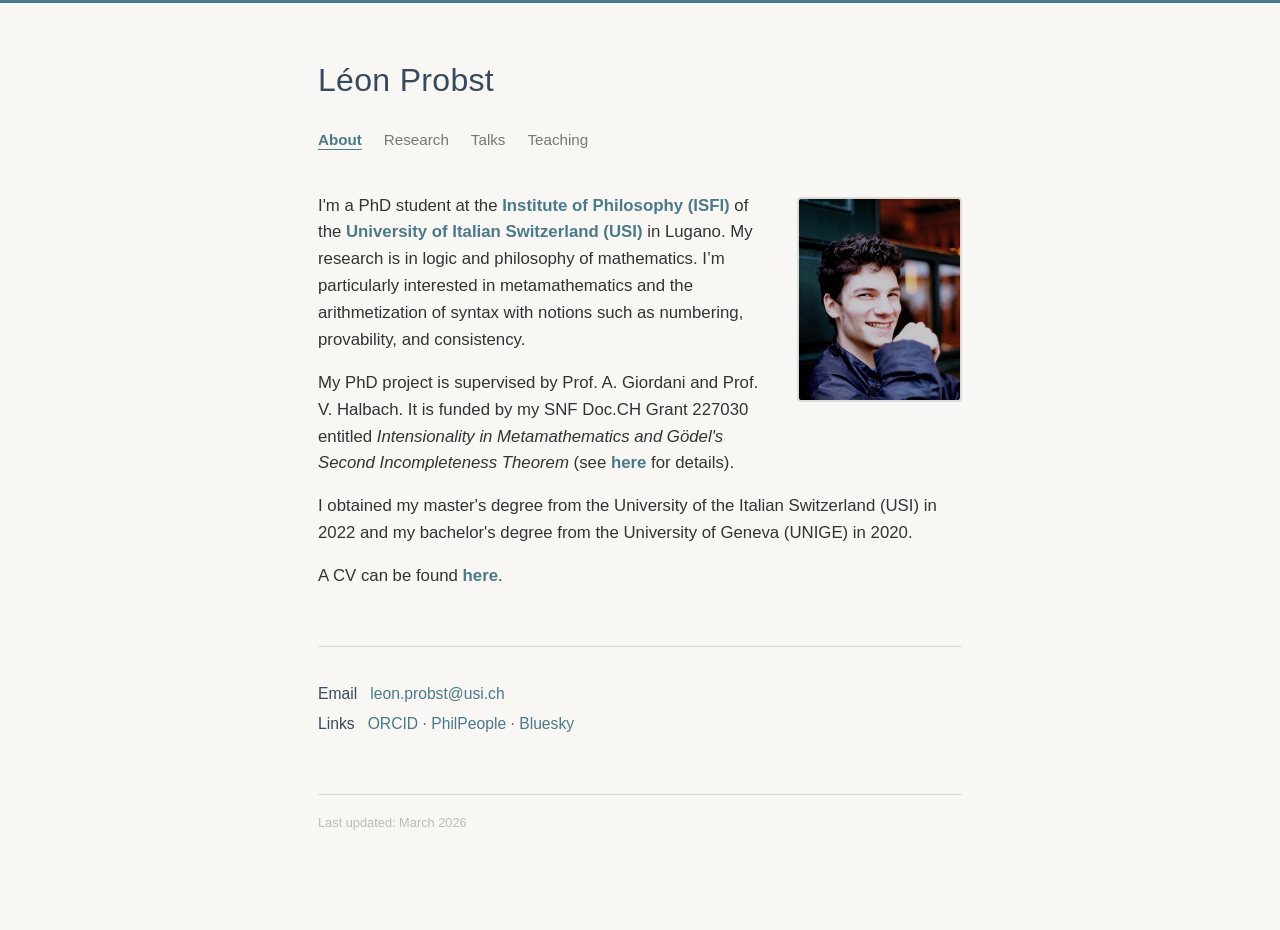
==== index.html @ 3675b5cd "Update index.html" ====
<!DOCTYPE html>
<html lang="en">
<head>
  <meta charset="UTF-8" />
  <meta name="viewport" content="width=device-width, initial-scale=1.0"/>
  <meta name="google-site-verification" content="Pf6h3F8M61MIAGdnJZ7wAVTYUr7Hsyo6nGupYlNO9i8" />
  
<title>Léon Probst</title>
<meta name="description" content="Léon Probst is a PhD student at University of Italian Switzerland. Research in Logic and Philosophy of Mathematics."/> 
<meta name="keywords" content="Léon Probst, University of Italian Switzerland, Logic, Philosophy of Mathematics, Arithmetization, Metamathematics, Gödel incompleteness theorems, Numbering, academic, researcher"/> 
<meta name="author" content="Léon Probst"/> 
<meta name="robots" content="index, follow"/> 
<link rel="canonical" href="https://leon-probst.github.io/"/>

<meta property="og:type" content="profile"/> 
<meta property="og:title" content="Léon Probst – PhD Student"/> 
<meta property="og:description" content="Logic and philosophy of mathematics PhD student at USI. Working on metamathematics, arithmetization, and incompleteness."/> 
<meta property="og:url" content="https://leon-probst.github.io/"/> 
<meta property="og:image" content="https://leon-probst.github.io/photo.jpg"/> 
<meta property="og:locale" content="en_GB"/>

  <!-- Shared styles -->
  <link href="https://fonts.googleapis.com/css2?family=Jost:wght@300;400&display=swap" rel="stylesheet"/>
  <link rel="icon" type="image/svg+xml" href="data:image/svg+xml,%3Csvg xmlns='http://www.w3.org/2000/svg' viewBox='0 0 64 64'%3E%3Crect width='64' height='64' rx='6' fill='%23f9f7f4'/%3E%3Ctext x='50%25' y='50%25' dominant-baseline='central' text-anchor='middle' font-family='Helvetica%2C sans-serif' font-size='32' font-weight='400' fill='%23354a5e' letter-spacing='1'%3ELP%3C/text%3E%3C/svg%3E"/>
  <link rel="stylesheet" href="style.css"/>

  <style>
    /* ── Page-specific: index ──────────────────────── */

    .profile-photo {
      float: right;
      width: 165px;
      height: auto;
      object-fit: cover;
      object-position: top;
      margin: 4px 0 24px 32px;
      border-radius: 4px;
      border: 2px solid #dedad4;
    }

    .photo-placeholder {
      float: right;
      width: 165px;
      height: 200px;
      margin: 4px 0 24px 32px;
      background: #eae7e1;
      display: flex;
      align-items: center;
      justify-content: center;
      color: #999;
      font-size: 12px;
      text-align: center;
      border-radius: 4px;
    }

    .bio { margin-bottom: 40px; }
    .bio::after { content: ''; display: table; clear: both; }
    .bio p { font-size: 1.05rem; margin-bottom: 16px; }
    .bio a { color: #4a7a8a; text-decoration: none; font-weight: bold; }
    .bio a:hover { color: #2d5a68; text-decoration: underline; }

    .contact { font-size: 0.98rem; color: #666; line-height: 1.9; }
    .contact strong { color: #354a5e; font-weight: normal; }
    .contact a { color: #4a7a8a; text-decoration: none; }
    .contact a:hover { color: #2d5a68; text-decoration: underline; }

    @media (max-width: 600px) {
      .profile-photo, .photo-placeholder {
        float: none;
        display: block;
        width: 140px;
        height: auto;
        margin: 0 0 20px 0;
      }
      .photo-placeholder { height: 170px; }
      .bio p { font-size: 1rem; }
    }
  </style>
</head>
<body>
<div class="page">

  <h1>Léon Probst</h1>

  <nav>
    <a href="index.html" class="active">About</a>
    <a href="research.html">Research</a>
    <a href="talks.html">Talks</a>
    <a href="teaching.html">Teaching</a>
  </nav>

  <section class="bio">
    <img src="photo.jpg" alt="Léon Probst" class="profile-photo"/>

    <p>
      I'm a PhD student at the <a href="https://www.ftl.usi.ch/en/node/13517">Institute of Philosophy (ISFI)</a> of the <a href="https://www.usi.ch/en">University of Italian Switzerland (USI)</a> in Lugano. My research is in logic and philosophy of mathematics. I’m particularly interested in metamathematics and the arithmetization of syntax with notions such as numbering, provability, and consistency.
    </p>
    <p>
      My PhD project is supervised by Prof. A. Giordani and Prof. V. Halbach. It is funded by my SNF Doc.CH Grant 227030 entitled <em>Intensionality in Metamathematics and Gödel's Second Incompleteness Theorem</em> (see <a href="https://data.snf.ch/grants/grant/227030">here</a> for details).
    </p>
    <p>
      I obtained my master's degree from the University of the Italian Switzerland (USI) in 2022 and my bachelor's degree from the University of Geneva (UNIGE) in 2020.
    </p>
    <p>
      A CV can be found <a href="CV_probst.pdf">here</a>.
    </p>
  </section>

  <hr/>

  <div class="contact">
    <p><strong>Email</strong> &nbsp; <a href="mailto:leon.probst@usi.ch">leon.probst@usi.ch</a></p>
    <p>
      <strong>Links</strong> &nbsp;
      <a href="https://orcid.org/0009-0003-2729-4547">ORCID</a> ·
      <a href="https://philpeople.org/profiles/leon-probst">PhilPeople</a> ·
      <a href="https://bsky.app/profile/leonprobst.bsky.social">Bluesky</a>
    </p>
  </div>

  <footer>Last updated: March 2026</footer>

</div>
</body>
</html>
---- style.css ----
/*
  ══════════════════════════════════════════════════════
  style.css — shared styles for all pages
  ══════════════════════════════════════════════════════

  Colour palette (cream background):
    #354a5e  deep warm slate  — name, headings
    #4a7a8a  muted teal-blue  — links, accent bar, active nav
    #2d5a68  darker teal      — link hover
    #333     body text
    #777     muted / nav
    #dedad4  divider lines
    #f9f7f4  cream background
*/

/* ── Reset ─────────────────────────────────────────── */
*, *::before, *::after { box-sizing: border-box; margin: 0; padding: 0; }

/* ── Base ──────────────────────────────────────────── */
body {
  font-family: 'Jost', sans-serif;
  font-weight: 300;
  background-color: #f9f7f4;
  color: #333;
  line-height: 1.6;
  min-height: 100vh;
  border-top: 3px solid #4a7a8a;
}

/* ── Fade-in ───────────────────────────────────────── */
@keyframes fadein {
  from { opacity: 0; transform: translateY(5px); }
  to   { opacity: 1; transform: none; }
}

.page {
  max-width: 700px;
  margin: 0 auto;
  padding: 52px 28px 96px;
  animation: fadein 0.4s ease;
}

/* ── Name / page title ─────────────────────────────── */
h1 {
  font-size: 2rem;
  font-weight: normal;
  color: #354a5e;
  margin-bottom: 22px;
  letter-spacing: 0.01em;
}

/* ── Navigation ────────────────────────────────────── */
nav {
  display: flex;
  gap: 22px;
  margin-bottom: 40px;
}

nav a {
  font-size: 0.95rem;
  color: #777;
  text-decoration: none;
  transition: color 0.2s;
}

nav a:hover { color: #333; }

nav a.active {
  color: #4a7a8a;
  font-weight: bold;
  text-decoration: underline;
  text-underline-offset: 4px;
}

/* ── Section headings ──────────────────────────────── */
h2 {
  font-size: 1.3rem;
  font-weight: normal;
  color: #354a5e;
  margin: 40px 0 16px;
  padding-bottom: 6px;
  border-bottom: 1px solid #dedad4;
}




/* ── Horizontal rule ───────────────────────────────── */
hr {
  border: none;
  border-top: 1px solid #dedad4;
  margin: 32px 0;
}

/* ── Footer ────────────────────────────────────────── */
footer {
  margin-top: 56px;
  padding-top: 18px;
  border-top: 1px solid #dedad4;
  font-size: 0.8rem;
  color: #bbb;
}

/* ══════════════════════════════════════════════════════
   Responsive breakpoints
   480px  small phones (iPhone SE etc.)
   600px  large phones / small tablets
   768px  tablets
   ══════════════════════════════════════════════════════ */

@media (max-width: 768px) {
  .page { padding: 40px 24px 72px; }
}

@media (max-width: 600px) {
  h1  { font-size: 1.7rem; }
  nav { gap: 16px; flex-wrap: wrap; }
  nav a { font-size: 0.9rem; }
}

@media (max-width: 480px) {
  .page { padding: 28px 18px 60px; }
  h1    { font-size: 1.5rem; }
  nav   { gap: 12px; }
}
/*
  ══════════════════════════════════════════════════════
  style.css — shared styles for all pages
  ══════════════════════════════════════════════════════

  Colour palette (cream background):
    #354a5e  deep warm slate  — name, headings
    #4a7a8a  muted teal-blue  — links, accent bar, active nav
    #2d5a68  darker teal      — link hover
    #333     body text
    #777     muted / nav
    #dedad4  divider lines
    #f9f7f4  cream background
*/

/* ── Reset ─────────────────────────────────────────── */
*, *::before, *::after { box-sizing: border-box; margin: 0; padding: 0; }

/* ── Base ──────────────────────────────────────────── */
body {
  font-family: 'Helvetica Neue', Arial, sans-serif;
  background-color: #f9f7f4;
  color: #333;
  line-height: 1.6;
  min-height: 100vh;
  border-top: 3px solid #4a7a8a;
}

/* ── Fade-in ───────────────────────────────────────── */
@keyframes fadein {
  from { opacity: 0; transform: translateY(5px); }
  to   { opacity: 1; transform: none; }
}

.page {
  max-width: 700px;
  margin: 0 auto;
  padding: 52px 28px 96px;
  animation: fadein 0.4s ease;
}

/* ── Name / page title ─────────────────────────────── */
h1 {
  font-size: 2rem;
  font-weight: normal;
  color: #354a5e;
  margin-bottom: 22px;
  letter-spacing: 0.01em;
}

/* ── Navigation ────────────────────────────────────── */
nav {
  display: flex;
  gap: 22px;
  margin-bottom: 40px;
}

nav a {
  font-size: 0.95rem;
  color: #777;
  text-decoration: none;
  transition: color 0.2s;
}

nav a:hover { color: #333; }

nav a.active {
  color: #4a7a8a;
  font-weight: bold;
  text-decoration: underline;
  text-underline-offset: 4px;
}

/* ── Section headings ──────────────────────────────── */
h2 {
  font-size: 1.3rem;
  font-weight: normal;
  color: #354a5e;
  margin: 40px 0 16px;
  padding-bottom: 6px;
  border-bottom: 1px solid #dedad4;
}

/* ── Horizontal rule ───────────────────────────────── */
hr {
  border: none;
  border-top: 1px solid #dedad4;
  margin: 32px 0;
}

/* ── Footer ────────────────────────────────────────── */
footer {
  margin-top: 56px;
  padding-top: 18px;
  border-top: 1px solid #dedad4;
  font-size: 0.8rem;
  color: #bbb;
}

/* ══════════════════════════════════════════════════════
   Responsive breakpoints
   480px  small phones (iPhone SE etc.)
   600px  large phones / small tablets
   768px  tablets
   ══════════════════════════════════════════════════════ */

@media (max-width: 768px) {
  .page { padding: 40px 24px 72px; }
}

@media (max-width: 600px) {
  h1  { font-size: 1.7rem; }
  nav { gap: 16px; flex-wrap: wrap; }
  nav a { font-size: 0.9rem; }
}

@media (max-width: 480px) {
  .page { padding: 28px 18px 60px; }
  h1    { font-size: 1.5rem; }
  nav   { gap: 12px; }
}
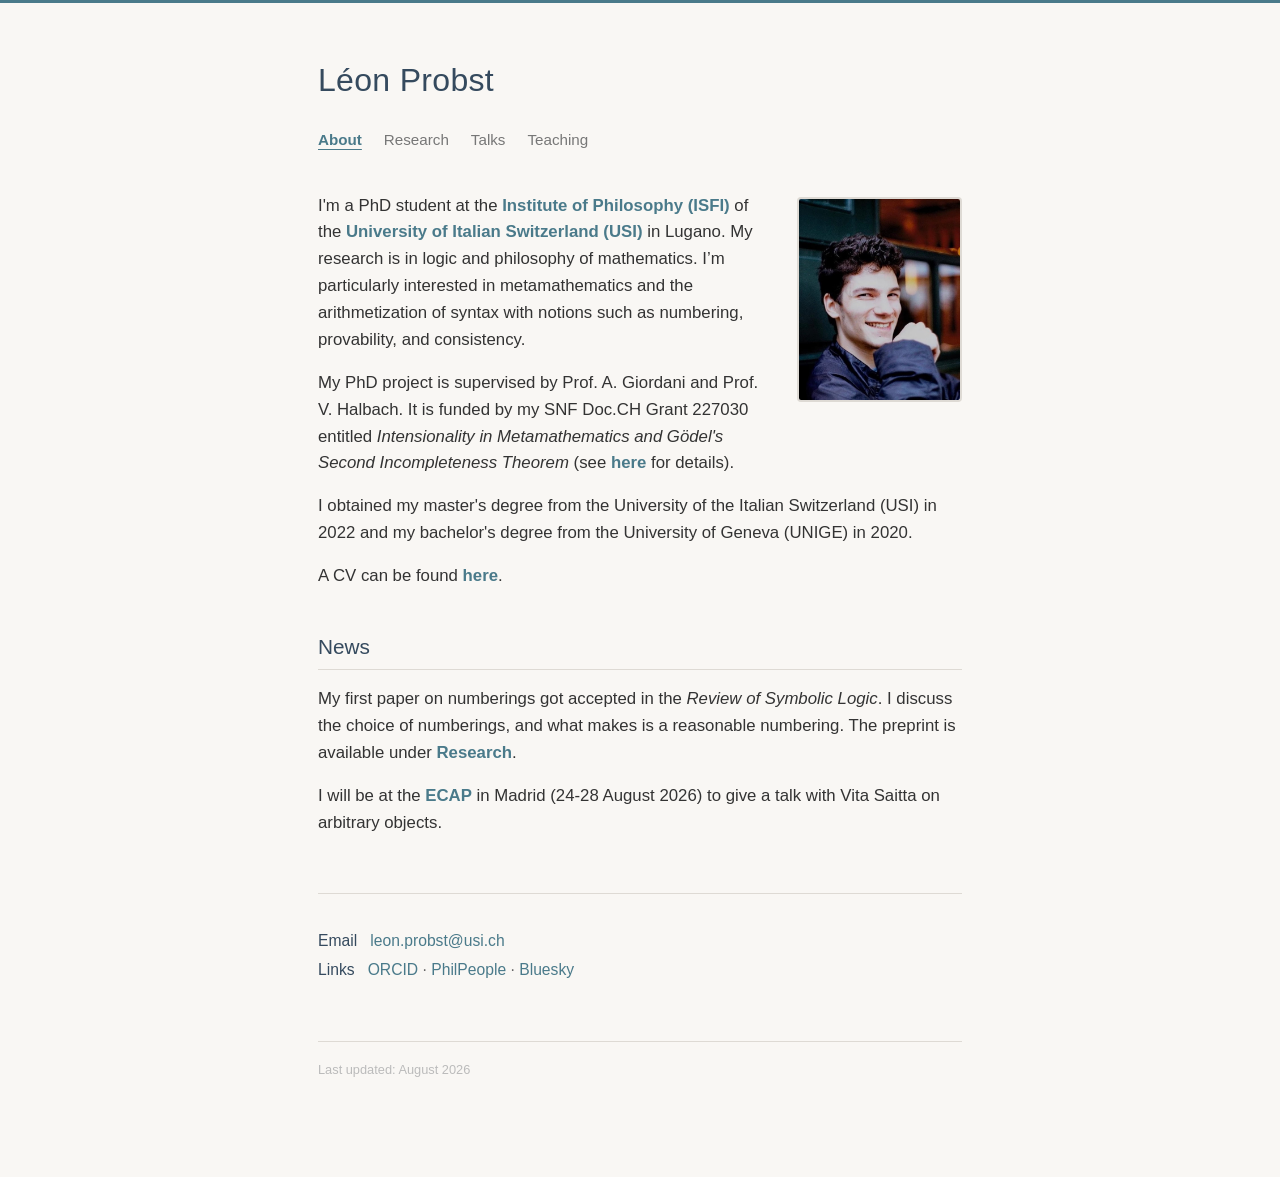
==== commit aff2d9fb: "Update index.html" ====
--- a/index.html
+++ b/index.html
@@ -3,25 +3,23 @@
 <head>
   <meta charset="UTF-8" />
   <meta name="viewport" content="width=device-width, initial-scale=1.0"/>
-  <meta name="google-site-verification" content="Pf6h3F8M61MIAGdnJZ7wAVTYUr7Hsyo6nGupYlNO9i8" />
-  
-<title>Léon Probst</title>
-<meta name="description" content="Léon Probst is a PhD student at University of Italian Switzerland. Research in Logic and Philosophy of Mathematics."/> 
-<meta name="keywords" content="Léon Probst, University of Italian Switzerland, Logic, Philosophy of Mathematics, Arithmetization, Metamathematics, Gödel incompleteness theorems, Numbering, academic, researcher"/> 
-<meta name="author" content="Léon Probst"/> 
-<meta name="robots" content="index, follow"/> 
-<link rel="canonical" href="https://leon-probst.github.io/"/>
+  <title>Léon Probst</title>
 
-<meta property="og:type" content="profile"/> 
-<meta property="og:title" content="Léon Probst – PhD Student"/> 
-<meta property="og:description" content="Logic and philosophy of mathematics PhD student at USI. Working on metamathematics, arithmetization, and incompleteness."/> 
-<meta property="og:url" content="https://leon-probst.github.io/"/> 
-<meta property="og:image" content="https://leon-probst.github.io/photo.jpg"/> 
-<meta property="og:locale" content="en_GB"/>
+  <meta name="description" content=“Léon Probst is a PhD student at Univserity of Italian Switzerland. Research in Logic and Philosophy of Mathemtics.”/> 
+  <meta name="keywords" content=“Léon Probst, University of Italian Switzerland, Logic, Philosophy of Mathematics, Arithmetization, Metamathematics, Gödel incompleteness theorems, Numbering, academic, researcher"/> 
+  <meta name="author" content=“Léon Probst”/> 
+  <meta name="robots" content="index, follow"/> 
+  <link rel="canonical" href="https://leon-probst.github.io/"/>
+
+  <meta property="og:type" content="profile"/> 
+  <meta property="og:title" content=“Léon Probst — PhD Student”/> 
+  <meta property="og:description" content="I study logic and philosophy of mathematics at the University of Italian Switzerland.]”/> 
+  <meta property="og:url" content="https://leon-probst.github.io/"/> 
+  <meta property="og:image" content="https://leon-probst.github.io/photo.jpg"/> 
+  <meta property="og:locale" content="en_GB"/>
 
   <!-- Shared styles -->
   <link href="https://fonts.googleapis.com/css2?family=Jost:wght@300;400&display=swap" rel="stylesheet"/>
-  <link rel="icon" type="image/svg+xml" href="data:image/svg+xml,%3Csvg xmlns='http://www.w3.org/2000/svg' viewBox='0 0 64 64'%3E%3Crect width='64' height='64' rx='6' fill='%23f9f7f4'/%3E%3Ctext x='50%25' y='50%25' dominant-baseline='central' text-anchor='middle' font-family='Helvetica%2C sans-serif' font-size='32' font-weight='400' fill='%23354a5e' letter-spacing='1'%3ELP%3C/text%3E%3C/svg%3E"/>
   <link rel="stylesheet" href="style.css"/>
 
   <style>
@@ -102,9 +100,21 @@
       I obtained my master's degree from the University of the Italian Switzerland (USI) in 2022 and my bachelor's degree from the University of Geneva (UNIGE) in 2020.
     </p>
     <p>
-      A CV can be found <a href="CV_probst.pdf">here</a>.
+      A CV can be found <a href="pdf/cv_probst.pdf">here</a>.
     </p>
-  </section>
+
+ 
+<h2>News</h2>
+
+    <p>
+      My first paper on numberings got accepted in the <em>Review of Symbolic Logic</em>. I discuss the choice of numberings, and what makes is a reasonable numbering. The preprint is available under <a href="research.html">Research</a>. 
+    </p>
+
+    <p>
+      I will be at the <a href="https://analyticphilosophy.eu/ecap12/">ECAP</a> in Madrid (24-28 August 2026) to give a talk with Vita Saitta on arbitrary objects.
+    </p>
+
+</section>
 
   <hr/>
 
@@ -118,7 +128,7 @@
     </p>
   </div>
 
-  <footer>Last updated: March 2026</footer>
+  <footer>Last updated: August 2026</footer>
 
 </div>
 </body>
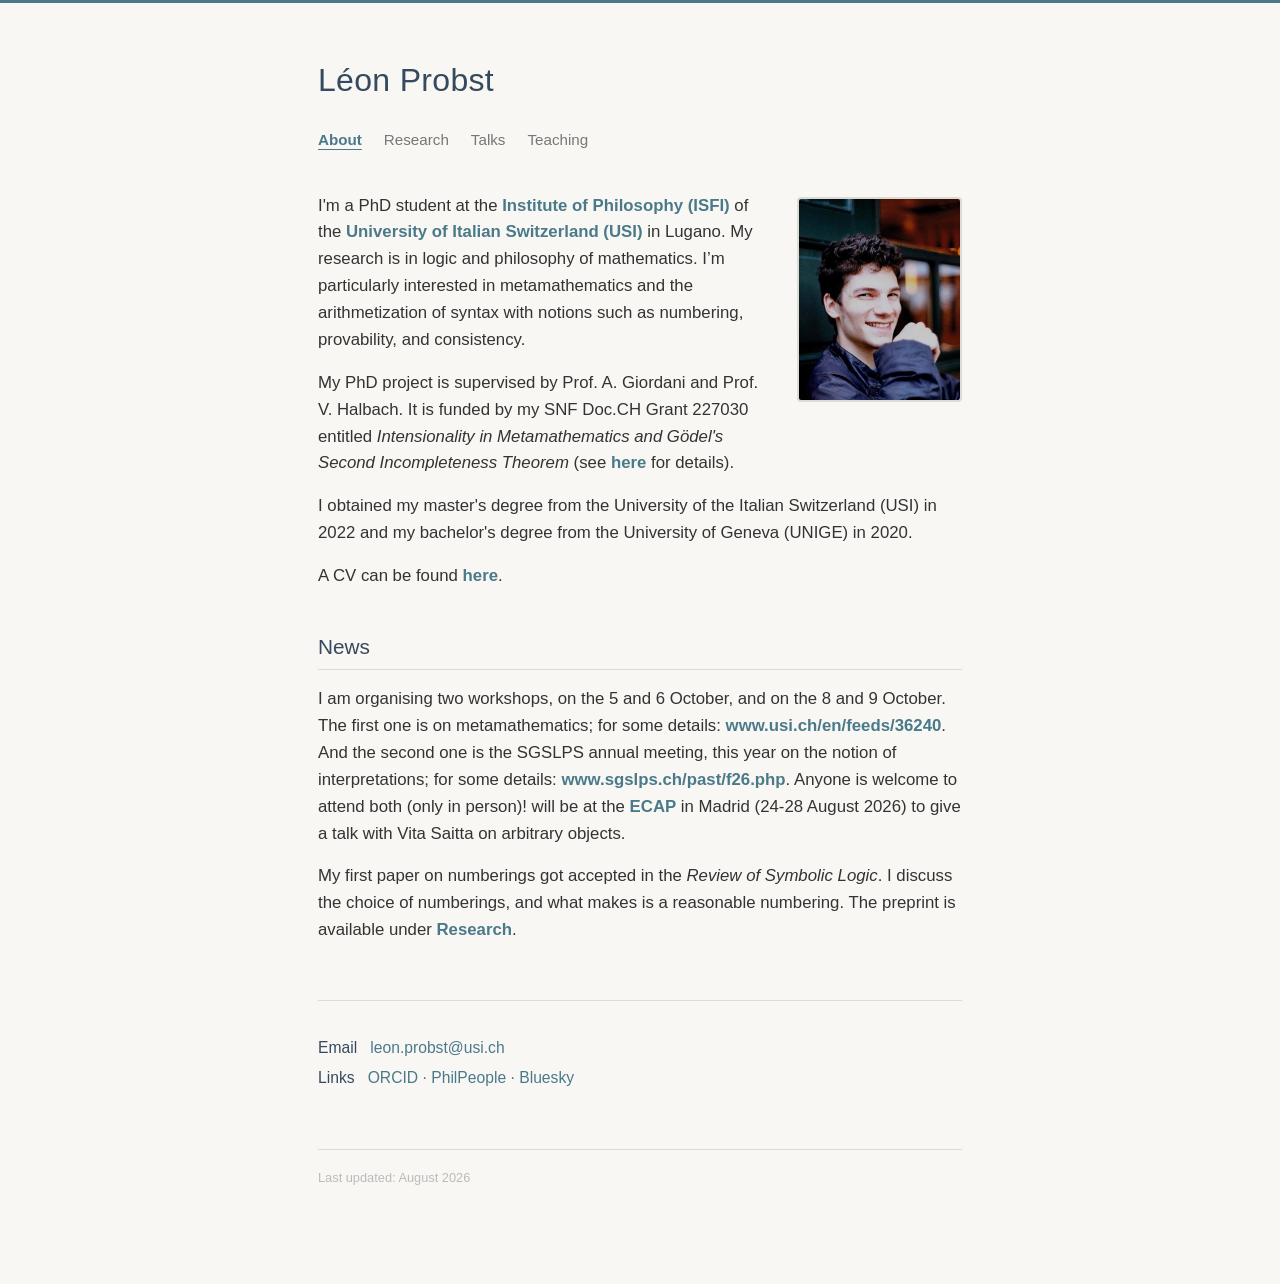
==== commit fc1faa3b: "Update index.html" ====
--- a/index.html
+++ b/index.html
@@ -4,6 +4,7 @@
   <meta charset="UTF-8" />
   <meta name="viewport" content="width=device-width, initial-scale=1.0"/>
   <title>Léon Probst</title>
+  <link rel="icon" type="image/svg+xml" href="data:image/svg+xml,%3Csvg xmlns='http://www.w3.org/2000/svg' viewBox='0 0 64 64'%3E%3Crect width='64' height='64' rx='6' fill='%23f9f7f4'/%3E%3Ctext x='50%25' y='50%25' dominant-baseline='central' text-anchor='middle' font-family='Helvetica%2C sans-serif' font-size='32' font-weight='400' fill='%23354a5e' letter-spacing='1'%3ELP%3C/text%3E%3C/svg%3E"/>
 
   <meta name="description" content=“Léon Probst is a PhD student at Univserity of Italian Switzerland. Research in Logic and Philosophy of Mathemtics.”/> 
   <meta name="keywords" content=“Léon Probst, University of Italian Switzerland, Logic, Philosophy of Mathematics, Arithmetization, Metamathematics, Gödel incompleteness theorems, Numbering, academic, researcher"/> 
@@ -100,18 +101,22 @@
       I obtained my master's degree from the University of the Italian Switzerland (USI) in 2022 and my bachelor's degree from the University of Geneva (UNIGE) in 2020.
     </p>
     <p>
-      A CV can be found <a href="pdf/cv_probst.pdf">here</a>.
+      A CV can be found <a href="https://leon-probst.github.io/pdf/cv_probst.pdf">here</a>.
     </p>
 
  
 <h2>News</h2>
+  <p>
+      I am organising two workshops, on the 5 and 6 October, and on the 8 and 9 October. The first one is on metamathematics; for some details: <a href="https://www.usi.ch/en/feeds/36240">www.usi.ch/en/feeds/36240</a>. And the second one is the SGSLPS annual meeting, this year on the notion of interpretations; for some details: <a href="https://www.sgslps.ch/past/f26.php">www.sgslps.ch/past/f26.php</a>.
+    Anyone is welcome to attend both (only in person)!
+    
+    
+    will be at the <a href="https://analyticphilosophy.eu/ecap12/">ECAP</a> in Madrid (24-28 August 2026) to give a talk with Vita Saitta on arbitrary objects.
+    </p>
 
+    
     <p>
       My first paper on numberings got accepted in the <em>Review of Symbolic Logic</em>. I discuss the choice of numberings, and what makes is a reasonable numbering. The preprint is available under <a href="research.html">Research</a>. 
-    </p>
-
-    <p>
-      I will be at the <a href="https://analyticphilosophy.eu/ecap12/">ECAP</a> in Madrid (24-28 August 2026) to give a talk with Vita Saitta on arbitrary objects.
     </p>
 
 </section>
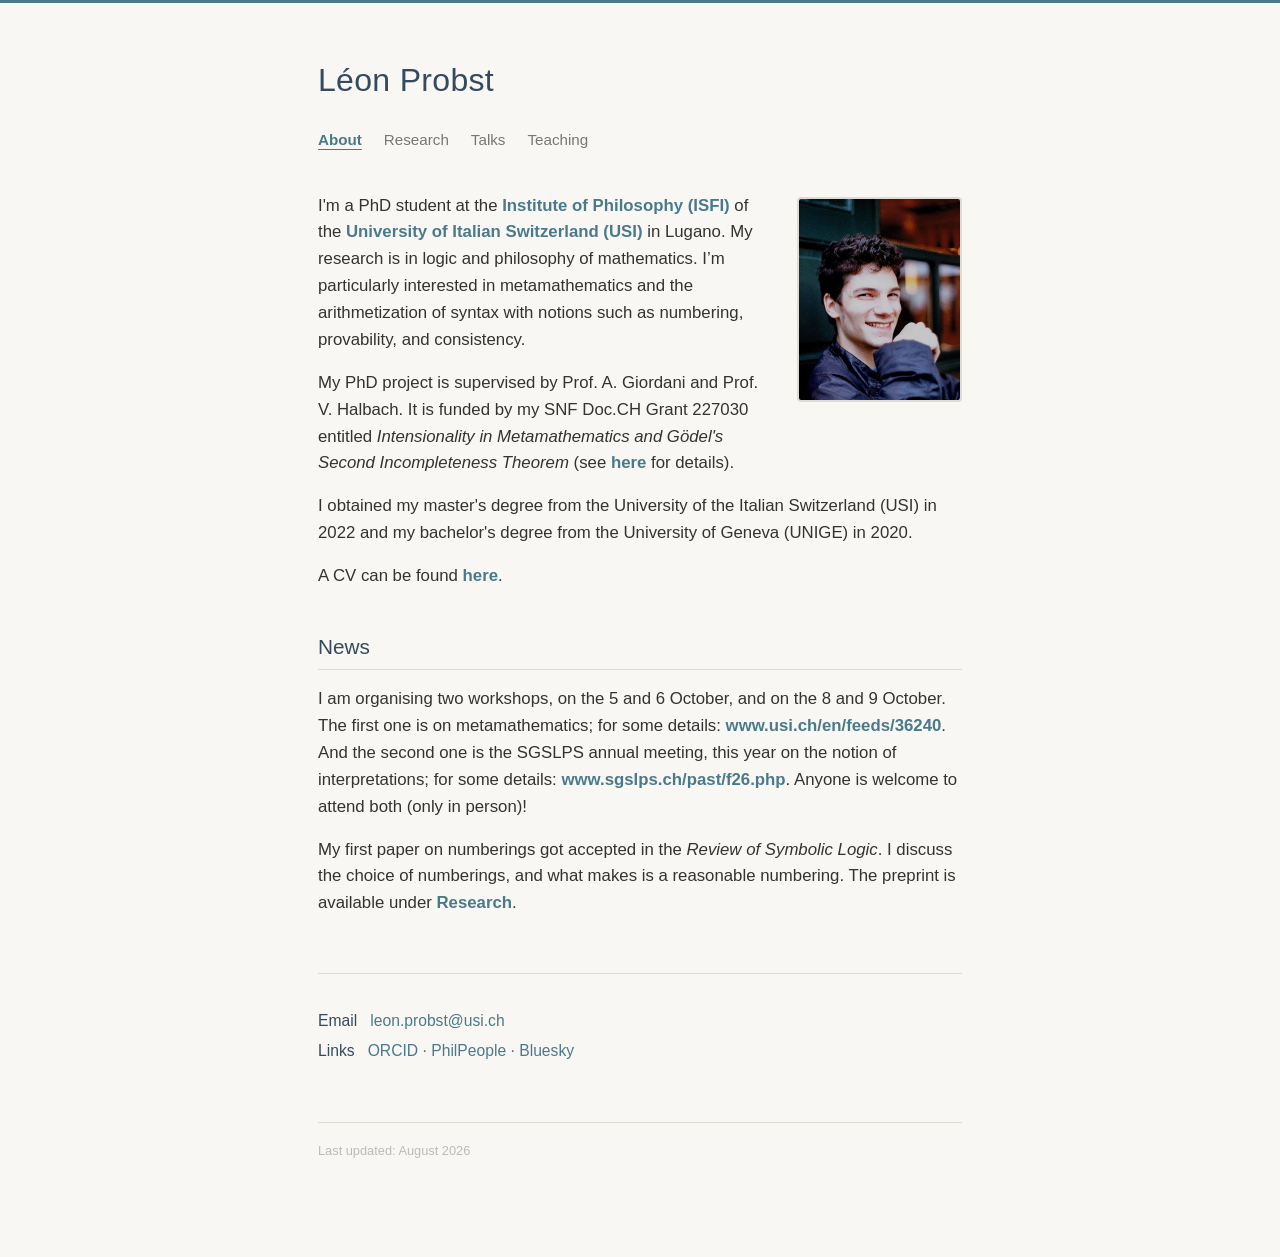
==== commit 2af4d91c: "Update index.html" ====
--- a/index.html
+++ b/index.html
@@ -106,14 +106,10 @@
 
  
 <h2>News</h2>
-  <p>
+    <p>
       I am organising two workshops, on the 5 and 6 October, and on the 8 and 9 October. The first one is on metamathematics; for some details: <a href="https://www.usi.ch/en/feeds/36240">www.usi.ch/en/feeds/36240</a>. And the second one is the SGSLPS annual meeting, this year on the notion of interpretations; for some details: <a href="https://www.sgslps.ch/past/f26.php">www.sgslps.ch/past/f26.php</a>.
     Anyone is welcome to attend both (only in person)!
-    
-    
-    will be at the <a href="https://analyticphilosophy.eu/ecap12/">ECAP</a> in Madrid (24-28 August 2026) to give a talk with Vita Saitta on arbitrary objects.
     </p>
-
     
     <p>
       My first paper on numberings got accepted in the <em>Review of Symbolic Logic</em>. I discuss the choice of numberings, and what makes is a reasonable numbering. The preprint is available under <a href="research.html">Research</a>. 
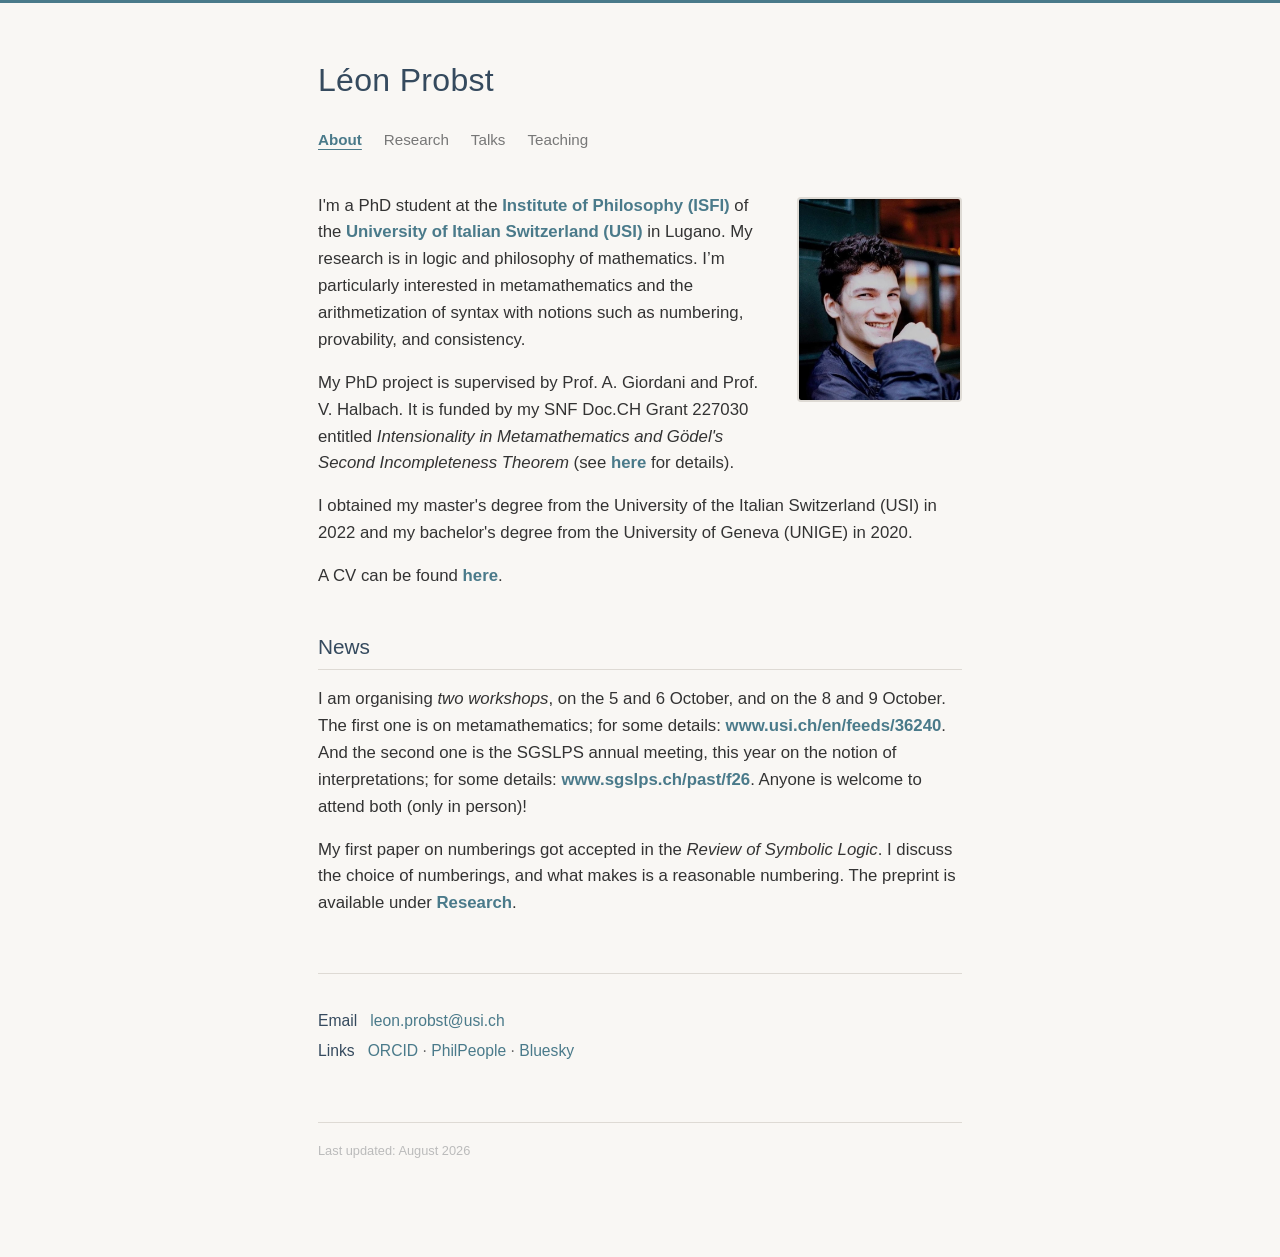
==== commit 5e9df529: "Update index.html" ====
--- a/index.html
+++ b/index.html
@@ -107,7 +107,7 @@
  
 <h2>News</h2>
     <p>
-      I am organising two workshops, on the 5 and 6 October, and on the 8 and 9 October. The first one is on metamathematics; for some details: <a href="https://www.usi.ch/en/feeds/36240">www.usi.ch/en/feeds/36240</a>. And the second one is the SGSLPS annual meeting, this year on the notion of interpretations; for some details: <a href="https://www.sgslps.ch/past/f26.php">www.sgslps.ch/past/f26.php</a>.
+      I am organising <em>two workshops</em>, on the 5 and 6 October, and on the 8 and 9 October. The first one is on metamathematics; for some details: <a href="https://www.usi.ch/en/feeds/36240">www.usi.ch/en/feeds/36240</a>. And the second one is the SGSLPS annual meeting, this year on the notion of interpretations; for some details: <a href="https://www.sgslps.ch/past/f26.php">www.sgslps.ch/past/f26</a>.
     Anyone is welcome to attend both (only in person)!
     </p>
     
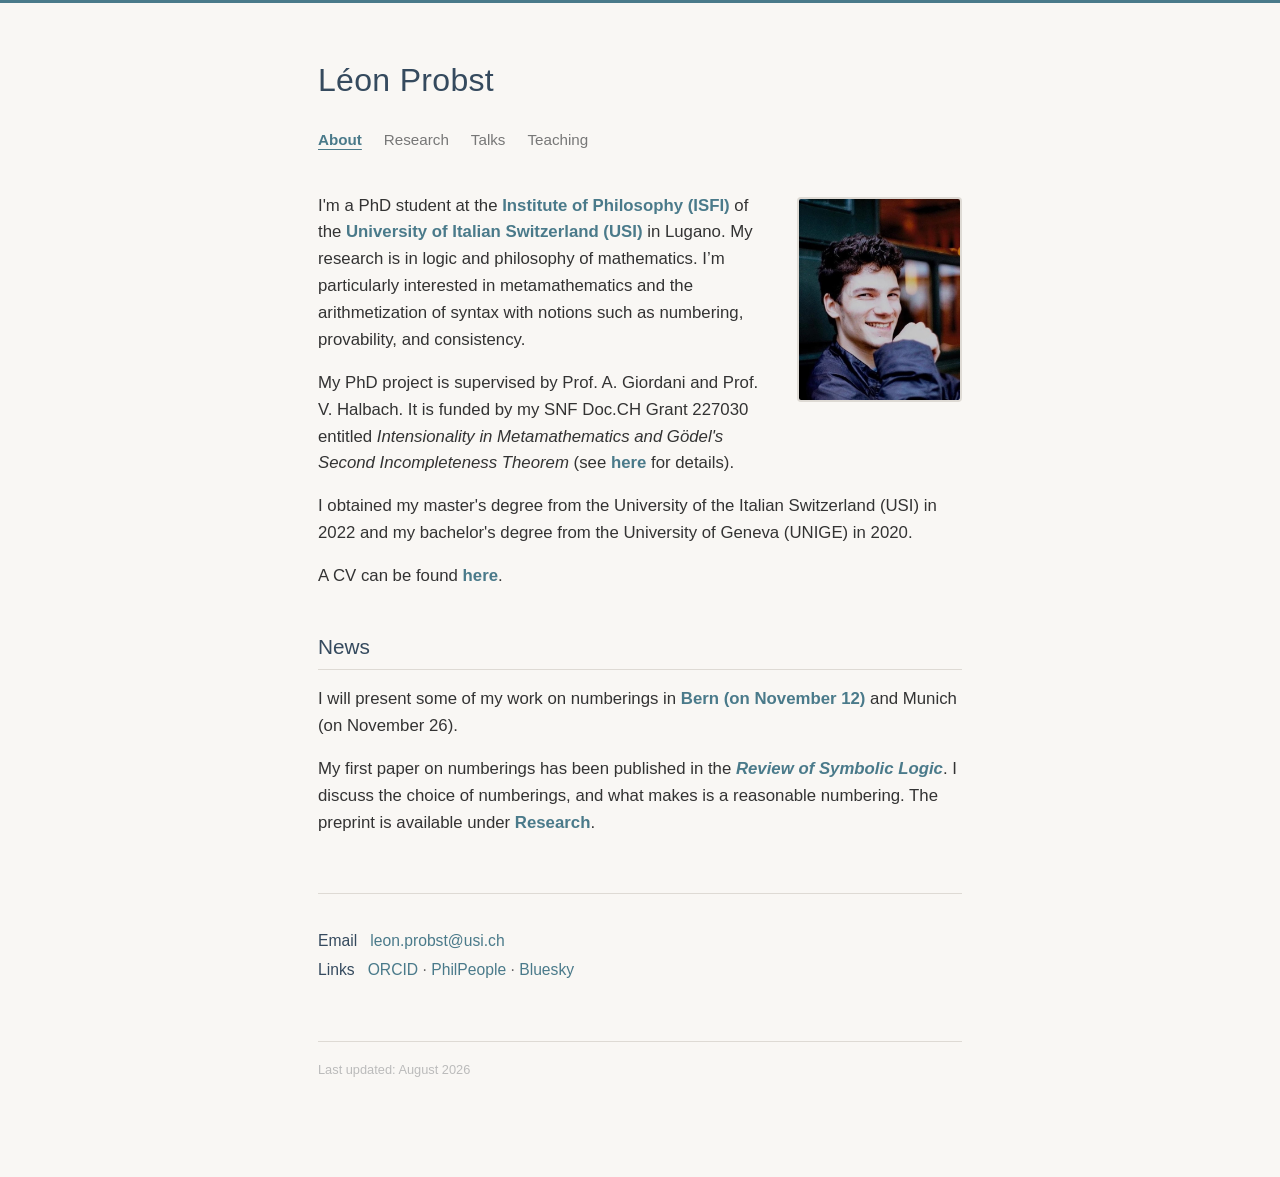
==== commit fee52563: "Update index.html" ====
--- a/index.html
+++ b/index.html
@@ -107,12 +107,11 @@
  
 <h2>News</h2>
     <p>
-      I am organising <em>two workshops</em>, on the 5 and 6 October, and on the 8 and 9 October. The first one is on metamathematics; for some details: <a href="https://www.usi.ch/en/feeds/36240">www.usi.ch/en/feeds/36240</a>. And the second one is the SGSLPS annual meeting, this year on the notion of interpretations; for some details: <a href="https://www.sgslps.ch/past/f26.php">www.sgslps.ch/past/f26</a>.
-    Anyone is welcome to attend both (only in person)!
+     I will present some of my work on numberings in <a href="https://logicseminar.inf.unibe.ch/HS2026.html#Probst">Bern (on November 12)</a> and Munich (on November 26).
     </p>
     
     <p>
-      My first paper on numberings got accepted in the <em>Review of Symbolic Logic</em>. I discuss the choice of numberings, and what makes is a reasonable numbering. The preprint is available under <a href="research.html">Research</a>. 
+      My first paper on numberings has been published in the <a href="https://www.cambridge.org/core/journals/review-of-symbolic-logic/article/abs/on-the-choice-of-godel-numberings/7585DA7A0CF24EF568D33EF04E3993AB"><em>Review of Symbolic Logic</em></a>. I discuss the choice of numberings, and what makes is a reasonable numbering. The preprint is available under <a href="research.html">Research</a>. 
     </p>
 
 </section>
